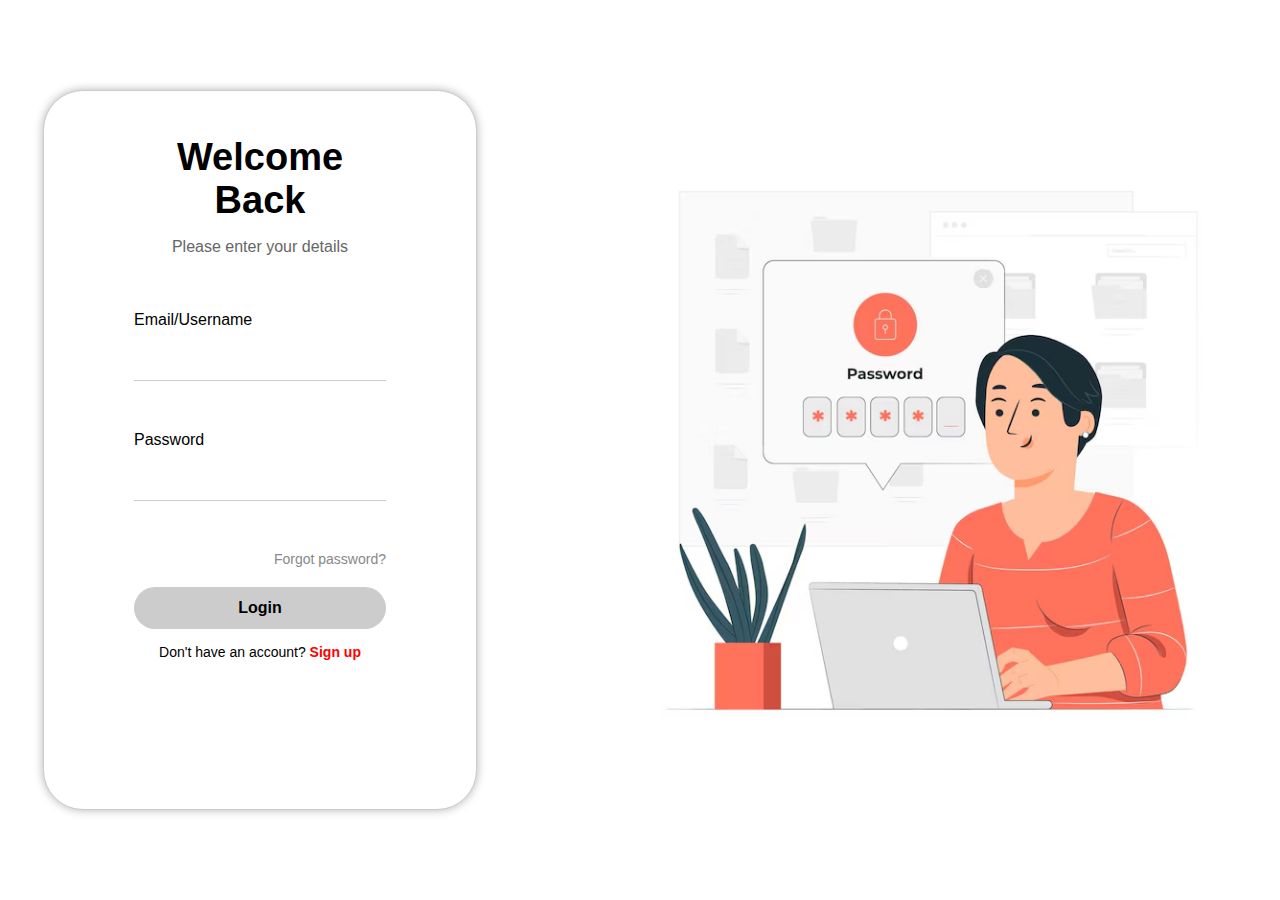
==== 23050347 Madan Shrestha/html/login.html @ 37addef0 "Add files via upload" ====
<html lang="en">
<head>
    <meta charset="UTF-8">
    <title>Login Page</title>
    <link rel="stylesheet" href="../css/login.css">
	<link href="https://cdn.lineicons.com/3.0/lineicons.css" rel="stylesheet" />
</head>
<body>
	<a href="#" class="exit"><i class="lni lni-exit"></i></a>
    <div class="container">
        <div class="left-panel">
            <div class="login-box">
                <h2>Welcome Back</h2>
                <p>Please enter your details</p>
                <form>
                    
                    <div class="form">
                        <label class="username" for="email">Email/Username</label>
                        <div class="input">
							<i class="lni lni-user"></i>
							<input type="text" id="email" name="email" required/>
                        </div>
                    </div>

                    <div class="form">
                        <label class="password" for="password">Password</label>
                        <div class="input">
							<i class="lni lni-lock"></i>
                            <input type="password" id="password" name="password" required />
                        </div>
                    </div>

                    <div class="forgot-pw">
                        <a href="#">Forgot password?</a>
                    </div>

                    <button type="submit" class="button">Login</button>

                    <div class="register">
                        Don't have an account? <a href="register.html">Sign up</a>
                    </div>
                </form>
            </div>
        </div>
        <div class="right-panel">
            <img src="../images/login.png" alt="login_image">
        </div>
    </div>
</body>
</html>
---- 23050347 Madan Shrestha/css/login.css ----
body {
    margin: 0;
    padding: 0;
    font-family: sans-serif;
    background-color: #ffffff;
}

.container {
    display: flex;
    min-height: 100vh;
    align-items: center;
    justify-content: center;
    padding: 20px;
    box-sizing: border-box;
    flex-wrap: wrap;
    gap: 10rem;
}

.left-panel {
    display: flex;
    justify-content: center;
    width: 35%;
    height: 80vh;
    align-items: center;
}

.right-panel {
    display: flex;
    justify-content: center;
    align-items: center;
}

.right-panel img {
    width: 600px;
    max-width: 100%;
}

.login-box {
    border: 1px solid #ccc;
    border-radius: 40px;
    padding: 80px 90px;
    width: 100%;
    height: 100%;
    box-sizing: border-box;
    box-shadow: 0 0 10px rgba(0, 0, 0, 0.3);
    background-color: #fff;
}

.login-box h2 {
    margin-top: -35px;
    font-size: 38px;
    margin-bottom: 10px;
    text-align: center;
}

.login-box p {
    font-size: 16px;
    color: #666;
    text-align: center;
    margin-bottom: 55px;
}

.form {
    margin-bottom: 50px;
}

.form label {
    display: block;
    font-size: 16px;
    font-weight: 500;
    margin-bottom: 5px;
    color: #000;
}

.input {
    display: flex;
    align-items: center;
    border-bottom: 1px solid #ccc;
    padding: 6px 0;
}

.input i {
    font-size: 18px;
    margin-right: 10px;
    color: #5c5c5c;
}

.input input {
    border: none;
    outline: none;
    width: 100%;
    font-size: 16px;
    background: transparent;
    padding: 8px 0;
    color: #333;
}

.forgot-pw {
    text-align: right;
    margin-bottom: 20px;
}

.forgot-pw a {
    font-size: 14px;
    color: #888;
    text-decoration: none;
}

.button {
    width: 100%;
    padding: 12px;
    background-color: #ccc;
    color: #000000;
    border: none;
    border-radius: 40px;
    font-size: 16px;
    font-weight: bold;
    cursor: pointer;
}

.button:hover {
    background-color: #bbb;
}

.register {
    text-align: center;
    margin-top: 15px;
    font-size: 14px;
}

.register a {
    color: red;
    text-decoration: none;
    font-weight: bold;
}

.forgot-pw a:hover {
    text-decoration: underline;
    color:blueviolet
}
    
.exit {
    position: absolute;
    top: 20px;
    left: 40px;
    font-size: 22px;
    color: #000;
    text-decoration: none;
}

.exit:hover {
    color: #644848;
}

@media (max-width: 768px) {
    .container {
        flex-direction: column;
        min-height: 100vh;
        padding: 20px;
    }
    
    .left-panel {
        width: 100%;
        padding: 20px;
        box-sizing: border-box;
    }
    
    .right-panel {
        display: none;
    }
    
    .login-box {
        padding: 30px 20px;
        max-width: 100%;
        border-radius: 30px;
    }
}

@media (max-width: 480px) {
    .login-box h2 {
        font-size: 24px;
    }
    
    .login-box p {
        font-size: 15px;
    }
    
    .input input,
    .form label {
        font-size: 15px;
    }
    
    .button {
        padding: 14px;
    }
    
    .exit {
        left: 15px;
        font-size: 20px;
    }
}
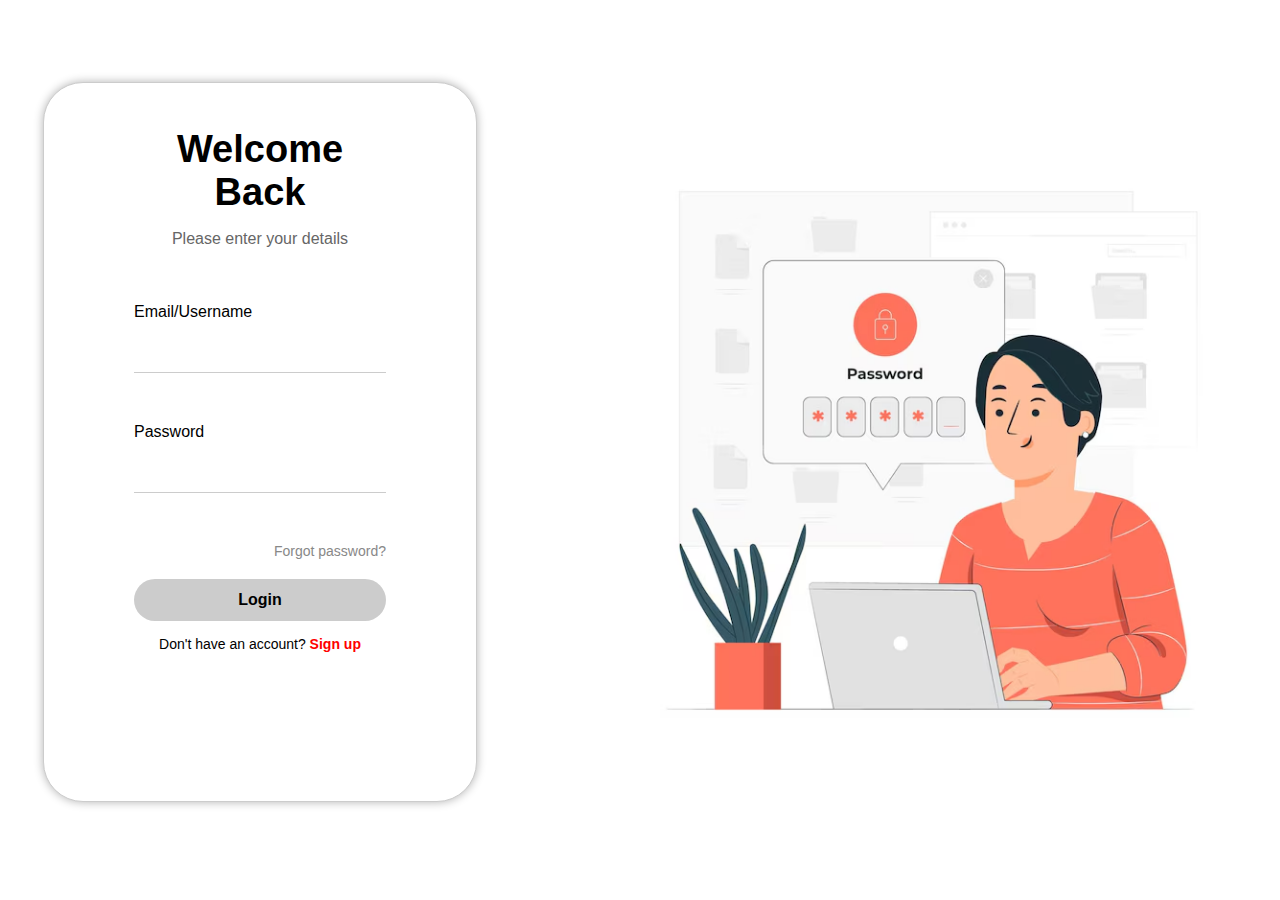
==== commit 8eb3828a: "Updated" ====
--- a/23050347 Madan Shrestha/html/login.html
+++ b/23050347 Madan Shrestha/html/login.html
@@ -3,44 +3,42 @@
     <meta charset="UTF-8">
     <title>Login Page</title>
     <link rel="stylesheet" href="../css/login.css">
-	<link href="https://cdn.lineicons.com/3.0/lineicons.css" rel="stylesheet" />
+    <link href="https://cdn.lineicons.com/3.0/lineicons.css" rel="stylesheet" />
 </head>
 <body>
-	<a href="#" class="exit"><i class="lni lni-exit"></i></a>
+    <a href="#" class="exit"><i class="lni lni-exit"></i></a>
     <div class="container">
         <div class="left-panel">
-            <div class="login-box">
+            <form action="" method="POST" class="login-box">
                 <h2>Welcome Back</h2>
                 <p>Please enter your details</p>
-                <form>
-                    
-                    <div class="form">
-                        <label class="username" for="email">Email/Username</label>
-                        <div class="input">
-							<i class="lni lni-user"></i>
-							<input type="text" id="email" name="email" required/>
-                        </div>
+
+                <div class="form">
+                    <label class="username" for="email">Email/Username</label>
+                    <div class="input">
+                        <i class="lni lni-user"></i>
+                        <input type="text" id="email" name="email" required />
                     </div>
+                </div>
 
-                    <div class="form">
-                        <label class="password" for="password">Password</label>
-                        <div class="input">
-							<i class="lni lni-lock"></i>
-                            <input type="password" id="password" name="password" required />
-                        </div>
+                <div class="form">
+                    <label class="password" for="password">Password</label>
+                    <div class="input">
+                        <i class="lni lni-lock"></i>
+                        <input type="password" id="password" name="password" required />
                     </div>
+                </div>
 
-                    <div class="forgot-pw">
-                        <a href="#">Forgot password?</a>
-                    </div>
+                <div class="forgot-pw">
+                    <a href="#">Forgot password?</a>
+                </div>
 
-                    <button type="submit" class="button">Login</button>
+                <button type="submit" class="button">Login</button>
 
-                    <div class="register">
-                        Don't have an account? <a href="register.html">Sign up</a>
-                    </div>
-                </form>
-            </div>
+                <div class="register">
+                    Don't have an account? <a href="register.html">Sign up</a>
+                </div>
+            </form>
         </div>
         <div class="right-panel">
             <img src="../images/login.png" alt="login_image">
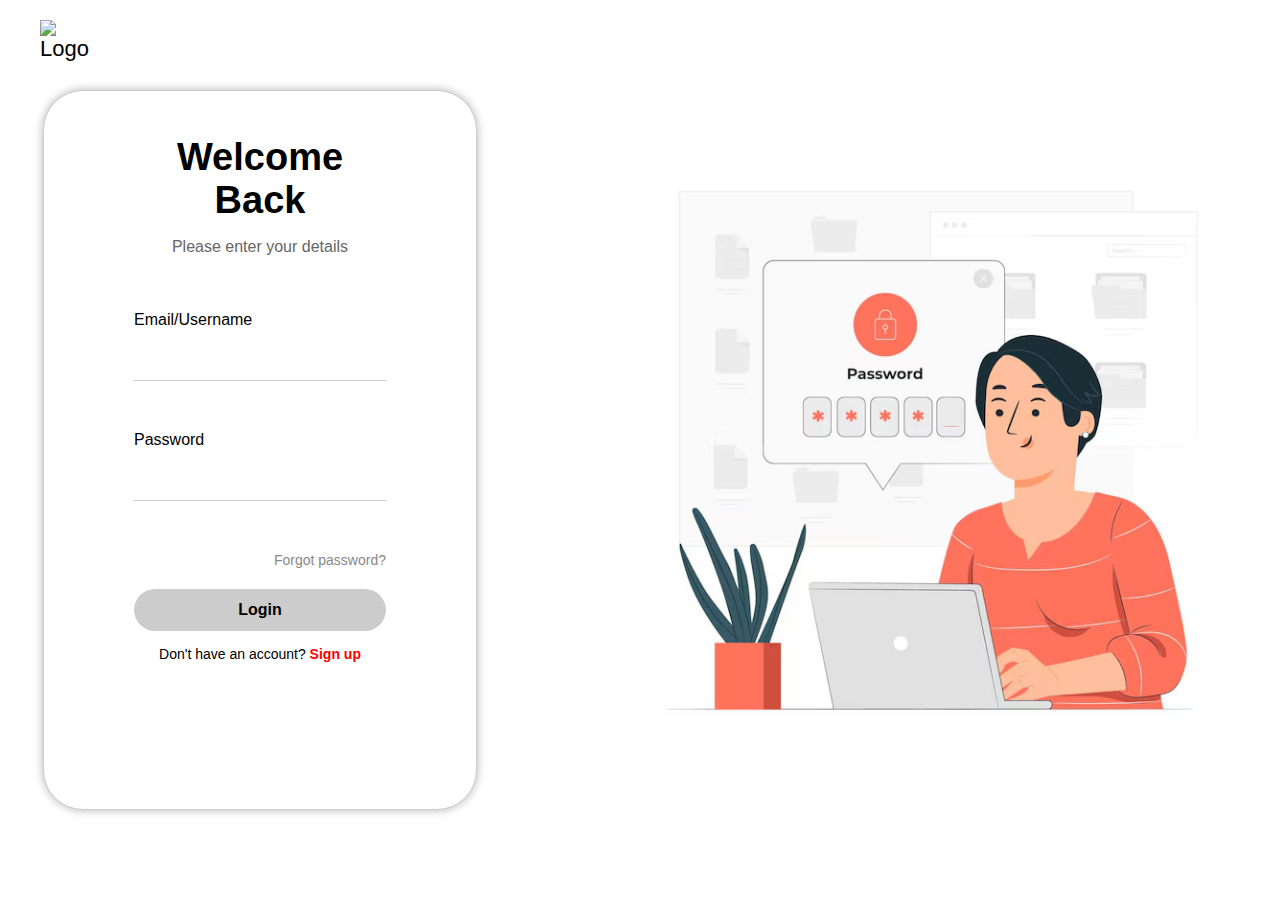
==== commit a2d3d1fe: "Add files via upload" ====
--- a/23050347 Madan Shrestha/html/login.html
+++ b/23050347 Madan Shrestha/html/login.html
@@ -1,44 +1,47 @@
+<!DOCTYPE html>
 <html lang="en">
 <head>
     <meta charset="UTF-8">
     <title>Login Page</title>
     <link rel="stylesheet" href="../css/login.css">
-    <link href="https://cdn.lineicons.com/3.0/lineicons.css" rel="stylesheet" />
+	<link href="https://cdn.lineicons.com/3.0/lineicons.css" rel="stylesheet" />
 </head>
 <body>
-    <a href="#" class="exit"><i class="lni lni-exit"></i></a>
+	<a href="home.html" class="exit"><img src="../Images/Logo/onez.svg" alt="Logo" class="logo"></a>
     <div class="container">
         <div class="left-panel">
-            <form action="" method="POST" class="login-box">
+            <div class="login-box">
                 <h2>Welcome Back</h2>
                 <p>Please enter your details</p>
+                <form>
+                    
+                    <div class="form">
+                        <label class="username" for="email">Email/Username</label>
+                        <div class="input">
+							<i class="lni lni-user"></i>
+							<input type="text" id="email" name="email" required/>
+                        </div>
+                    </div>
 
-                <div class="form">
-                    <label class="username" for="email">Email/Username</label>
-                    <div class="input">
-                        <i class="lni lni-user"></i>
-                        <input type="text" id="email" name="email" required />
+                    <div class="form">
+                        <label class="password" for="password">Password</label>
+                        <div class="input">
+							<i class="lni lni-lock"></i>
+                            <input type="password" id="password" name="password" required />
+                        </div>
                     </div>
-                </div>
 
-                <div class="form">
-                    <label class="password" for="password">Password</label>
-                    <div class="input">
-                        <i class="lni lni-lock"></i>
-                        <input type="password" id="password" name="password" required />
+                    <div class="forgot-pw">
+                        <a href="#">Forgot password?</a>
                     </div>
-                </div>
 
-                <div class="forgot-pw">
-                    <a href="#">Forgot password?</a>
-                </div>
+                    <button type="submit" class="button">Login</button>
 
-                <button type="submit" class="button">Login</button>
-
-                <div class="register">
-                    Don't have an account? <a href="register.html">Sign up</a>
-                </div>
-            </form>
+                    <div class="register">
+                        Don't have an account? <a href="register.html">Sign up</a>
+                    </div>
+                </form>
+            </div>
         </div>
         <div class="right-panel">
             <img src="../images/login.png" alt="login_image">
--- a/23050347 Madan Shrestha/css/login.css
+++ b/23050347 Madan Shrestha/css/login.css
@@ -152,6 +152,10 @@
     color: #644848;
 }
 
+.logo{
+    max-width: 4rem;
+}
+
 @media (max-width: 768px) {
     .container {
         flex-direction: column;
